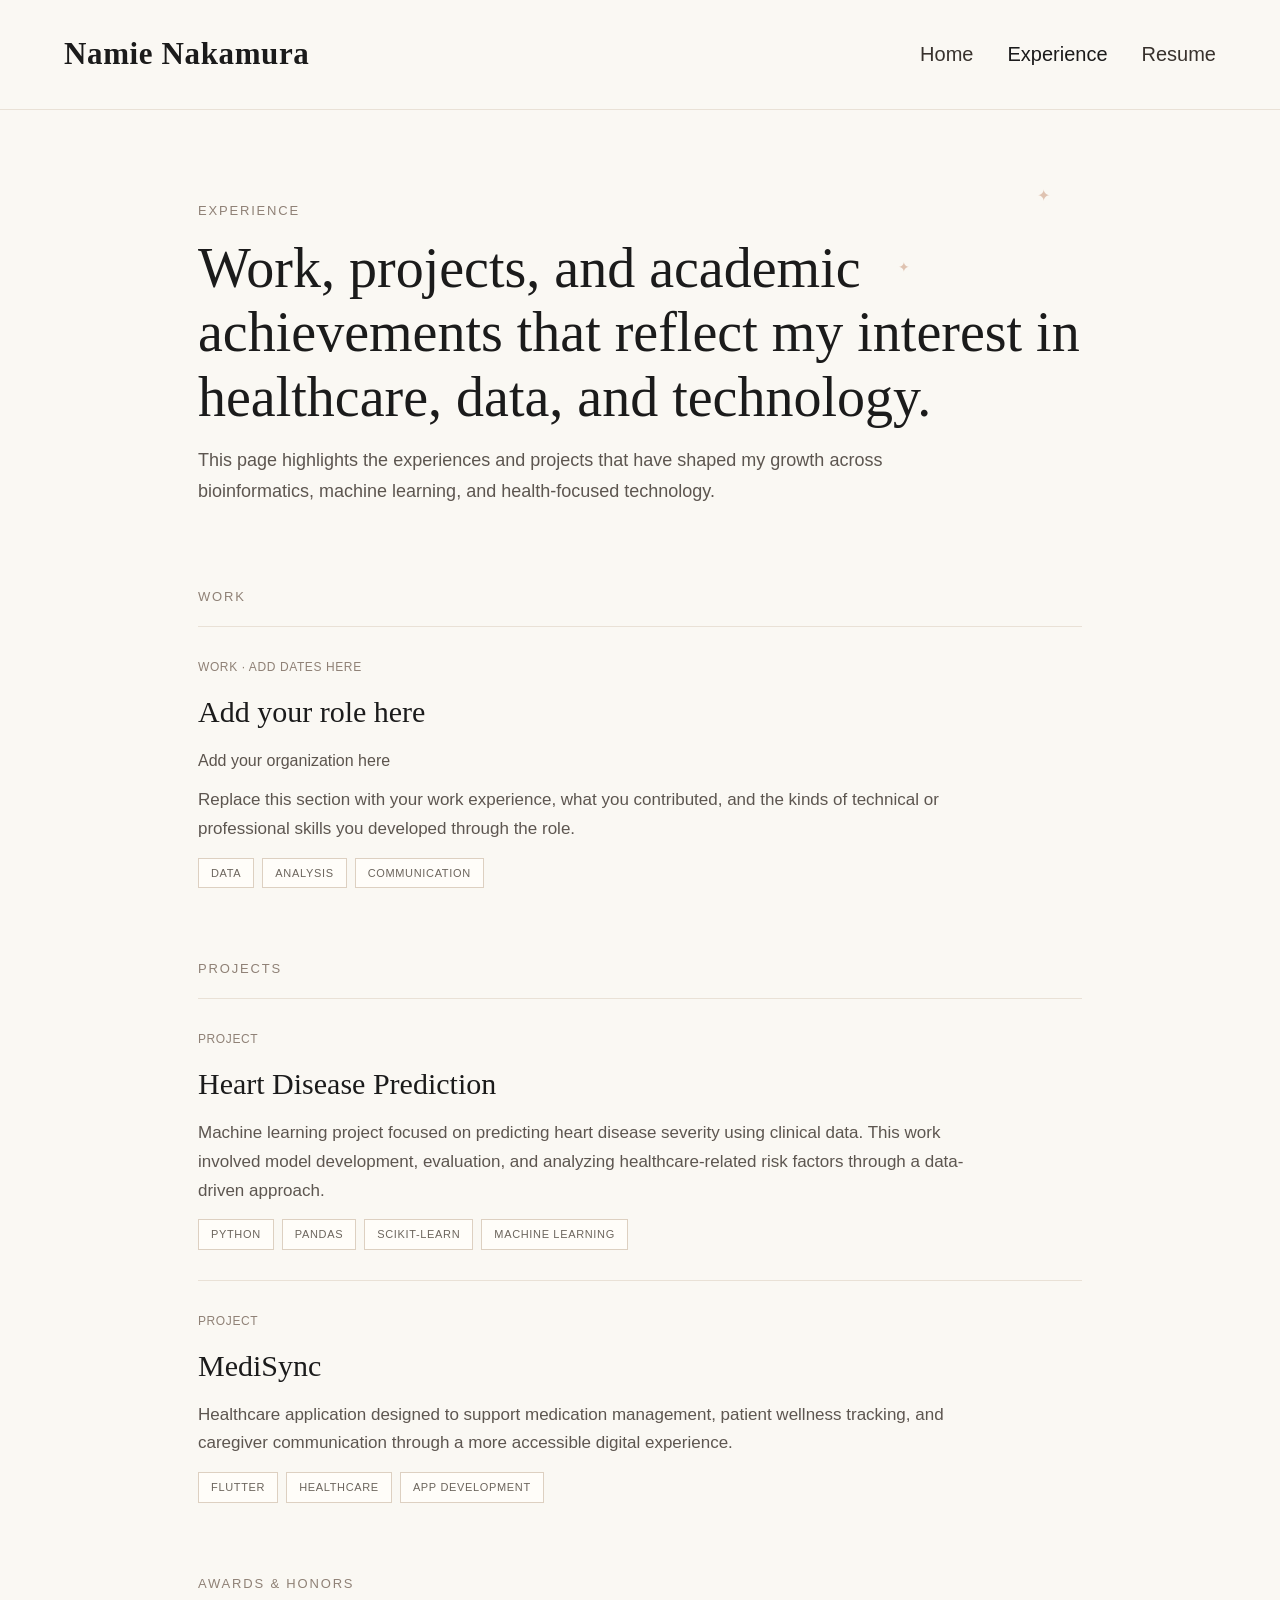
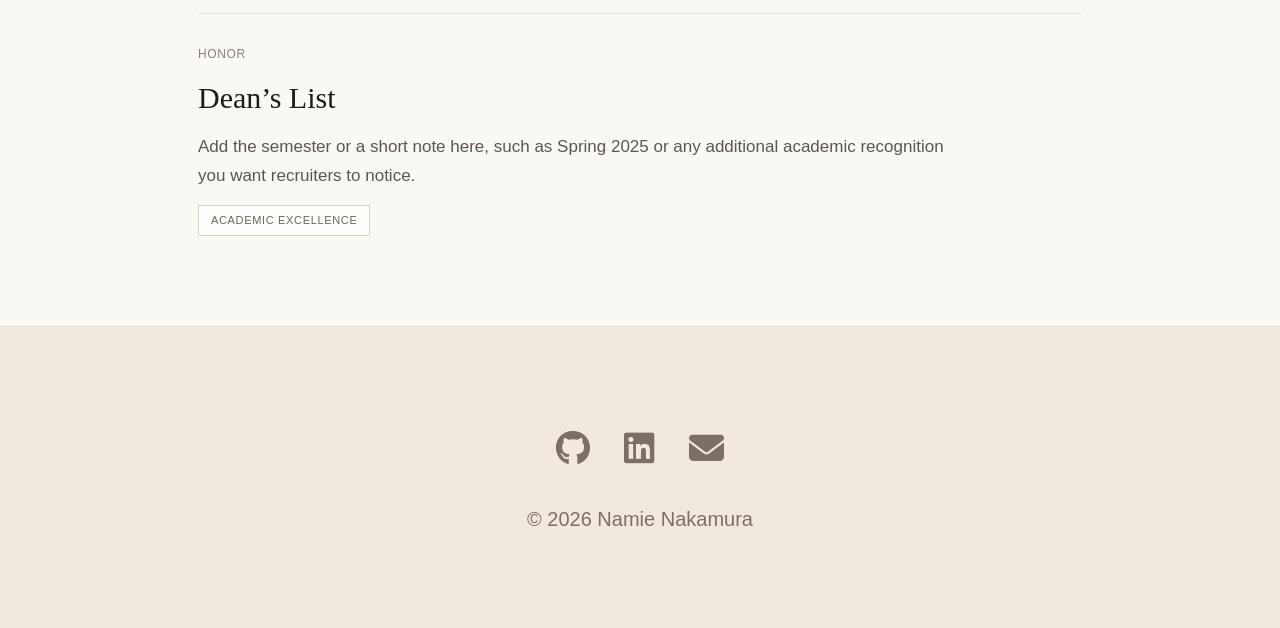
==== experience.html @ 8e7f2c57 "website" ====
<!DOCTYPE html>
<html lang="en">
<head>
  <meta charset="UTF-8" />
  <meta name="viewport" content="width=device-width, initial-scale=1.0" />
  <title>Namie Nakamura | Experience</title>

  <link rel="stylesheet" href="https://cdnjs.cloudflare.com/ajax/libs/font-awesome/6.5.0/css/all.min.css" />

  <style>
    * {
      margin: 0;
      padding: 0;
      box-sizing: border-box;
    }

    body {
      font-family: Georgia, serif;
      background: #faf8f3;
      color: #1b1b1b;
      line-height: 1.7;
    }

    a {
      text-decoration: none;
      color: inherit;
    }

    nav {
      position: sticky;
      top: 0;
      z-index: 100;
      display: flex;
      justify-content: space-between;
      align-items: center;
      padding: 28px 64px;
      border-bottom: 1px solid #e9e1d6;
      background: rgba(250, 248, 243, 0.94);
      backdrop-filter: blur(10px);
    }

    .site-name {
      font-size: 31px;
      font-weight: 700;
      letter-spacing: 0.02em;
    }

    .nav-links {
      list-style: none;
      display: flex;
      gap: 34px;
      font-family: "Helvetica Neue", Arial, sans-serif;
      font-size: 20px;
      color: #38322d;
    }

    .nav-links a {
      transition: color 0.2s ease;
    }

    .nav-links a:hover,
    .nav-links a.active {
      color: #1b1b1b;
    }

    .page-header {
      max-width: 980px;
      margin: 0 auto;
      padding: 90px 48px 40px;
      position: relative;
    }

    .sparkle {
      position: absolute;
      color: #d9b6a1;
      opacity: 0.8;
      pointer-events: none;
      animation: floatSparkle 4.2s ease-in-out infinite;
    }

    .sparkle.one {
      top: 72px;
      right: 80px;
      font-size: 16px;
    }

    .sparkle.two {
      top: 146px;
      right: 220px;
      font-size: 14px;
      animation-delay: 1.3s;
    }

    @keyframes floatSparkle {
      0%, 100% {
        transform: translateY(0px) scale(1);
        opacity: 0.55;
      }
      50% {
        transform: translateY(-10px) scale(1.08);
        opacity: 1;
      }
    }

    .eyebrow {
      font-family: "Helvetica Neue", Arial, sans-serif;
      font-size: 13px;
      text-transform: uppercase;
      letter-spacing: 0.14em;
      color: #8f8176;
      margin-bottom: 14px;
    }

    .page-header h1 {
      font-size: 56px;
      font-weight: 400;
      line-height: 1.15;
      margin-bottom: 16px;
    }

    .page-header p {
      font-family: "Helvetica Neue", Arial, sans-serif;
      font-size: 18px;
      color: #5d5650;
      max-width: 700px;
    }

    .section {
      max-width: 980px;
      margin: 0 auto;
      padding: 0 48px 36px;
    }

    .subsection-title {
      font-family: "Helvetica Neue", Arial, sans-serif;
      font-size: 13px;
      letter-spacing: 0.14em;
      text-transform: uppercase;
      color: #8f8176;
      margin: 40px 0 18px;
    }

    .card {
      border-top: 1px solid #e9e1d6;
      padding: 30px 0;
    }

    .card-meta {
      font-size: 12px;
      font-family: "Helvetica Neue", Arial, sans-serif;
      color: #8f8176;
      margin-bottom: 8px;
      letter-spacing: 0.05em;
      text-transform: uppercase;
    }

    .card h3 {
      font-size: 30px;
      font-weight: 400;
      margin-bottom: 10px;
    }

    .card h4 {
      font-family: "Helvetica Neue", Arial, sans-serif;
      font-size: 16px;
      font-weight: 500;
      color: #5c544d;
      margin-bottom: 12px;
    }

    .card p {
      font-family: "Helvetica Neue", Arial, sans-serif;
      font-size: 17px;
      color: #5d5650;
      margin-bottom: 14px;
      max-width: 770px;
    }

    .tags {
      display: flex;
      flex-wrap: wrap;
      gap: 8px;
      margin-top: 8px;
    }

    .tag {
      font-size: 11px;
      font-family: "Helvetica Neue", Arial, sans-serif;
      letter-spacing: 0.06em;
      padding: 5px 12px;
      border: 1px solid #ddd0c1;
      color: #6c655d;
      background: #fffdf9;
      text-transform: uppercase;
    }

    footer {
      text-align: center;
      padding: 92px 40px;
      border-top: 1px solid #e9e1d6;
      background: #f1e9df;
      font-family: "Helvetica Neue", Arial, sans-serif;
      font-size: 20px;
      color: #7b7066;
      margin-top: 24px;
    }


    .footer-icons {
      display: flex;
      justify-content: center;
      gap: 34px;
      margin-bottom: 24px;
    }

    .footer-icons a {
      font-size: 35px;
      color: #7b7066;
      transition: transform 0.2s ease, color 0.2s ease;
    }

    .footer-icons a:hover {
      color: #1b1b1b;
      transform: translateY(-2px);
    }

    @media (max-width: 920px) {
      nav {
        padding: 24px;
        flex-direction: column;
        gap: 14px;
      }

      .site-name {
        font-size: 26px;
      }

      .page-header {
        padding: 68px 24px 32px;
      }

      .page-header h1 {
        font-size: 42px;
      }

      .section {
        padding: 0 24px 28px;
      }

      .card h3 {
        font-size: 26px;
      }
    }
  </style>
</head>
<body>
  <nav>
    <div class="site-name">Namie Nakamura</div>
    <ul class="nav-links">
      <li><a href="home.html">Home</a></li>
      <li><a href="experience.html" class="active">Experience</a></li>
      <li><a href="resume.html">Resume</a></li>
    </ul>
  </nav>

  <main>
    <section class="page-header">
      <div class="sparkle one">✦</div>
      <div class="sparkle two">✦</div>
      <div class="eyebrow">Experience</div>
      <h1>Work, projects, and academic achievements that reflect my interest in healthcare, data, and technology.</h1>
      <p>This page highlights the experiences and projects that have shaped my growth across bioinformatics, machine learning, and health-focused technology.</p>
    </section>

    <section class="section">
      <div class="subsection-title">Work</div>

      <div class="card">
        <div class="card-meta">Work · Add dates here</div>
        <h3>Add your role here</h3>
        <h4>Add your organization here</h4>
        <p>Replace this section with your work experience, what you contributed, and the kinds of technical or professional skills you developed through the role.</p>
        <div class="tags">
          <span class="tag">Data</span>
          <span class="tag">Analysis</span>
          <span class="tag">Communication</span>
        </div>
      </div>

      <div class="subsection-title">Projects</div>

      <div class="card">
        <div class="card-meta">Project</div>
        <h3>Heart Disease Prediction</h3>
        <p>Machine learning project focused on predicting heart disease severity using clinical data. This work involved model development, evaluation, and analyzing healthcare-related risk factors through a data-driven approach.</p>
        <div class="tags">
          <span class="tag">Python</span>
          <span class="tag">Pandas</span>
          <span class="tag">scikit-learn</span>
          <span class="tag">Machine Learning</span>
        </div>
      </div>

      <div class="card">
        <div class="card-meta">Project</div>
        <h3>MediSync</h3>
        <p>Healthcare application designed to support medication management, patient wellness tracking, and caregiver communication through a more accessible digital experience.</p>
        <div class="tags">
          <span class="tag">Flutter</span>
          <span class="tag">Healthcare</span>
          <span class="tag">App Development</span>
        </div>
      </div>

      <div class="subsection-title">Awards &amp; Honors</div>

      <div class="card">
        <div class="card-meta">Honor</div>
        <h3>Dean’s List</h3>
        <p>Add the semester or a short note here, such as Spring 2025 or any additional academic recognition you want recruiters to notice.</p>
        <div class="tags">
          <span class="tag">Academic Excellence</span>
        </div>
      </div>
    </section>
  </main>

  <footer>
    <div class="footer-icons">
      <a href="https://github.com/NakamuraNamie" target="_blank" title="GitHub">
        <i class="fa-brands fa-github"></i>
      </a>
      <a href="https://www.linkedin.com/in/namienakamura" target="_blank" title="LinkedIn">
        <i class="fa-brands fa-linkedin"></i>
      </a>
      <a href="nnkmr1126@gmail.com" title="Email">
        <i class="fa-solid fa-envelope"></i>
      </a>
    </div>
    <p>© 2026 Namie Nakamura</p>
  </footer>
</body>
</html>
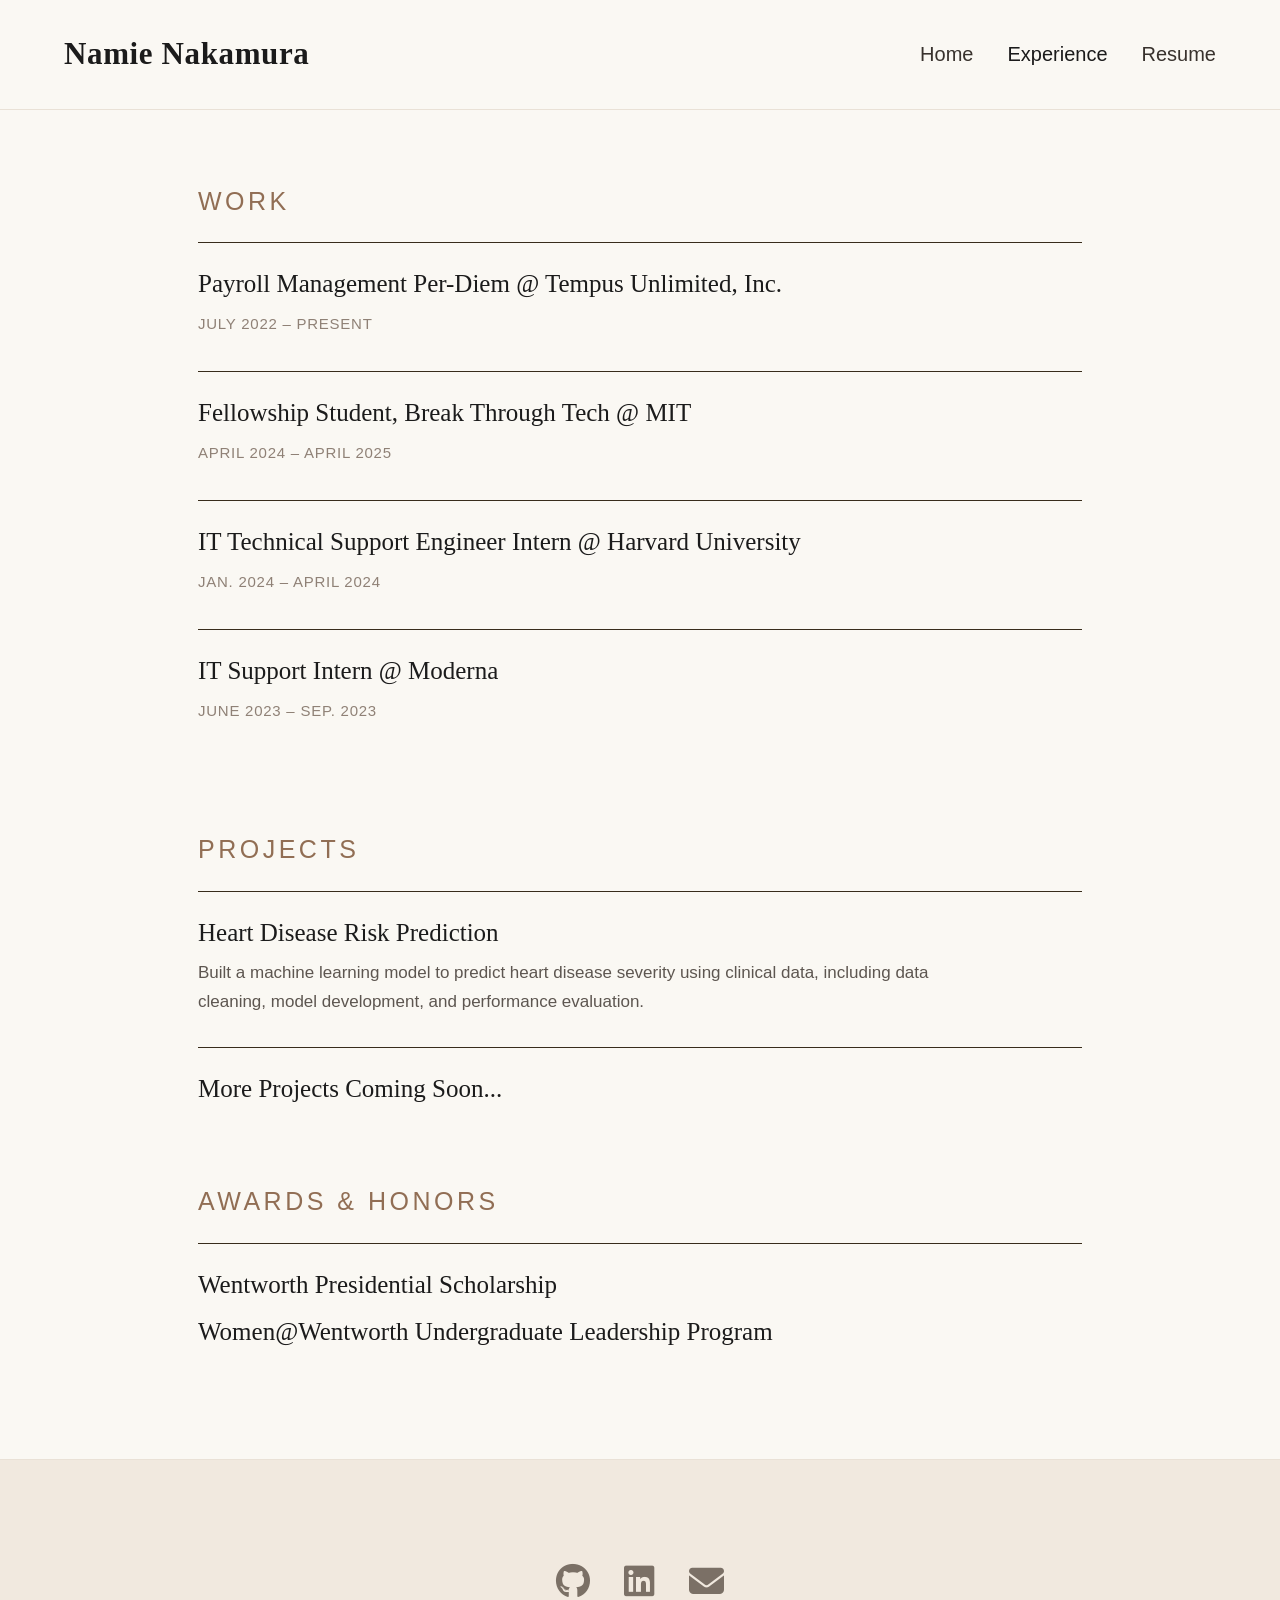
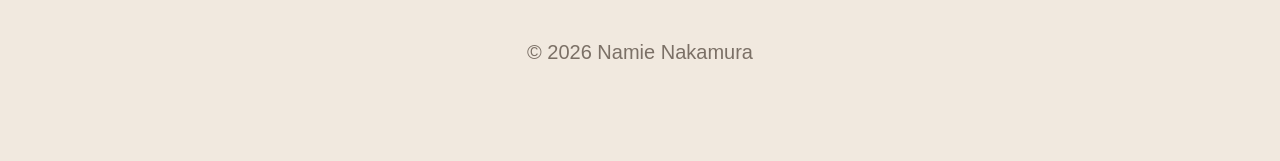
==== commit 20fc0d9e: "website" ====
--- a/experience.html
+++ b/experience.html
@@ -63,68 +63,6 @@
       color: #1b1b1b;
     }
 
-    .page-header {
-      max-width: 980px;
-      margin: 0 auto;
-      padding: 90px 48px 40px;
-      position: relative;
-    }
-
-    .sparkle {
-      position: absolute;
-      color: #d9b6a1;
-      opacity: 0.8;
-      pointer-events: none;
-      animation: floatSparkle 4.2s ease-in-out infinite;
-    }
-
-    .sparkle.one {
-      top: 72px;
-      right: 80px;
-      font-size: 16px;
-    }
-
-    .sparkle.two {
-      top: 146px;
-      right: 220px;
-      font-size: 14px;
-      animation-delay: 1.3s;
-    }
-
-    @keyframes floatSparkle {
-      0%, 100% {
-        transform: translateY(0px) scale(1);
-        opacity: 0.55;
-      }
-      50% {
-        transform: translateY(-10px) scale(1.08);
-        opacity: 1;
-      }
-    }
-
-    .eyebrow {
-      font-family: "Helvetica Neue", Arial, sans-serif;
-      font-size: 13px;
-      text-transform: uppercase;
-      letter-spacing: 0.14em;
-      color: #8f8176;
-      margin-bottom: 14px;
-    }
-
-    .page-header h1 {
-      font-size: 56px;
-      font-weight: 400;
-      line-height: 1.15;
-      margin-bottom: 16px;
-    }
-
-    .page-header p {
-      font-family: "Helvetica Neue", Arial, sans-serif;
-      font-size: 18px;
-      color: #5d5650;
-      max-width: 700px;
-    }
-
     .section {
       max-width: 980px;
       margin: 0 auto;
@@ -133,65 +71,39 @@
 
     .subsection-title {
       font-family: "Helvetica Neue", Arial, sans-serif;
-      font-size: 13px;
+      font-size: 25px;
       letter-spacing: 0.14em;
       text-transform: uppercase;
+      color: #916e54;
+      margin: 70px 0 20px;
+    }
+
+    .card {
+      border-top: 1px solid #382c1b;
+      padding: 20px 0;
+    }
+
+    .card-meta {
+      font-size: 15px;
+      font-family: "Helvetica Neue", Arial, sans-serif;
       color: #8f8176;
-      margin: 40px 0 18px;
-    }
-
-    .card {
-      border-top: 1px solid #e9e1d6;
-      padding: 30px 0;
-    }
-
-    .card-meta {
-      font-size: 12px;
-      font-family: "Helvetica Neue", Arial, sans-serif;
-      color: #8f8176;
-      margin-bottom: 8px;
+      margin-bottom: 15px;
       letter-spacing: 0.05em;
       text-transform: uppercase;
     }
 
     .card h3 {
-      font-size: 30px;
+      font-size: 25px;
       font-weight: 400;
-      margin-bottom: 10px;
-    }
-
-    .card h4 {
-      font-family: "Helvetica Neue", Arial, sans-serif;
-      font-size: 16px;
-      font-weight: 500;
-      color: #5c544d;
-      margin-bottom: 12px;
+      margin-bottom: 5px;
     }
 
     .card p {
       font-family: "Helvetica Neue", Arial, sans-serif;
       font-size: 17px;
       color: #5d5650;
-      margin-bottom: 14px;
+      margin-bottom: 10px;
       max-width: 770px;
-    }
-
-    .tags {
-      display: flex;
-      flex-wrap: wrap;
-      gap: 8px;
-      margin-top: 8px;
-    }
-
-    .tag {
-      font-size: 11px;
-      font-family: "Helvetica Neue", Arial, sans-serif;
-      letter-spacing: 0.06em;
-      padding: 5px 12px;
-      border: 1px solid #ddd0c1;
-      color: #6c655d;
-      background: #fffdf9;
-      text-transform: uppercase;
     }
 
     footer {
@@ -264,63 +176,47 @@
   </nav>
 
   <main>
-    <section class="page-header">
-      <div class="sparkle one">✦</div>
-      <div class="sparkle two">✦</div>
-      <div class="eyebrow">Experience</div>
-      <h1>Work, projects, and academic achievements that reflect my interest in healthcare, data, and technology.</h1>
-      <p>This page highlights the experiences and projects that have shaped my growth across bioinformatics, machine learning, and health-focused technology.</p>
-    </section>
 
     <section class="section">
       <div class="subsection-title">Work</div>
 
+        <div class="card">
+        <h3>Payroll Management Per-Diem @ Tempus Unlimited, Inc.</h3>
+        <div class="card-meta">July 2022 – Present</div>
+        </div>
+
+        <div class="card">
+        <h3>Fellowship Student, Break Through Tech @ MIT</h3>
+        <div class="card-meta">April 2024 – April 2025</div>
+        </div>
+
+        <div class="card">
+        <h3>IT Technical Support Engineer Intern @ Harvard University</h3>
+        <div class="card-meta">Jan. 2024 – April 2024</div>
+        </div>
+
+        <div class="card">
+        <h3>IT Support Intern @ Moderna</h3>
+        <div class="card-meta">June 2023 – Sep. 2023</div>
+        </div>
+
+        <div class="subsection-title">Projects</div>
+
+
       <div class="card">
-        <div class="card-meta">Work · Add dates here</div>
-        <h3>Add your role here</h3>
-        <h4>Add your organization here</h4>
-        <p>Replace this section with your work experience, what you contributed, and the kinds of technical or professional skills you developed through the role.</p>
-        <div class="tags">
-          <span class="tag">Data</span>
-          <span class="tag">Analysis</span>
-          <span class="tag">Communication</span>
-        </div>
-      </div>
-
-      <div class="subsection-title">Projects</div>
+        <h3>Heart Disease Risk Prediction</h3>
+        <p>Built a machine learning model to predict heart disease severity using clinical data, including data cleaning, model development, and performance evaluation.</p>
+
+        </div>
 
       <div class="card">
-        <div class="card-meta">Project</div>
-        <h3>Heart Disease Prediction</h3>
-        <p>Machine learning project focused on predicting heart disease severity using clinical data. This work involved model development, evaluation, and analyzing healthcare-related risk factors through a data-driven approach.</p>
-        <div class="tags">
-          <span class="tag">Python</span>
-          <span class="tag">Pandas</span>
-          <span class="tag">scikit-learn</span>
-          <span class="tag">Machine Learning</span>
-        </div>
-      </div>
+        <h3>More Projects Coming Soon...</h3>
+        
+      <div class="subsection-title">Awards &amp; Honors</div>
 
       <div class="card">
-        <div class="card-meta">Project</div>
-        <h3>MediSync</h3>
-        <p>Healthcare application designed to support medication management, patient wellness tracking, and caregiver communication through a more accessible digital experience.</p>
-        <div class="tags">
-          <span class="tag">Flutter</span>
-          <span class="tag">Healthcare</span>
-          <span class="tag">App Development</span>
-        </div>
-      </div>
-
-      <div class="subsection-title">Awards &amp; Honors</div>
-
-      <div class="card">
-        <div class="card-meta">Honor</div>
-        <h3>Dean’s List</h3>
-        <p>Add the semester or a short note here, such as Spring 2025 or any additional academic recognition you want recruiters to notice.</p>
-        <div class="tags">
-          <span class="tag">Academic Excellence</span>
-        </div>
+        <h3>Wentworth Presidential Scholarship</h3>
+        <h3>Women@Wentworth Undergraduate Leadership Program</h3>
       </div>
     </section>
   </main>
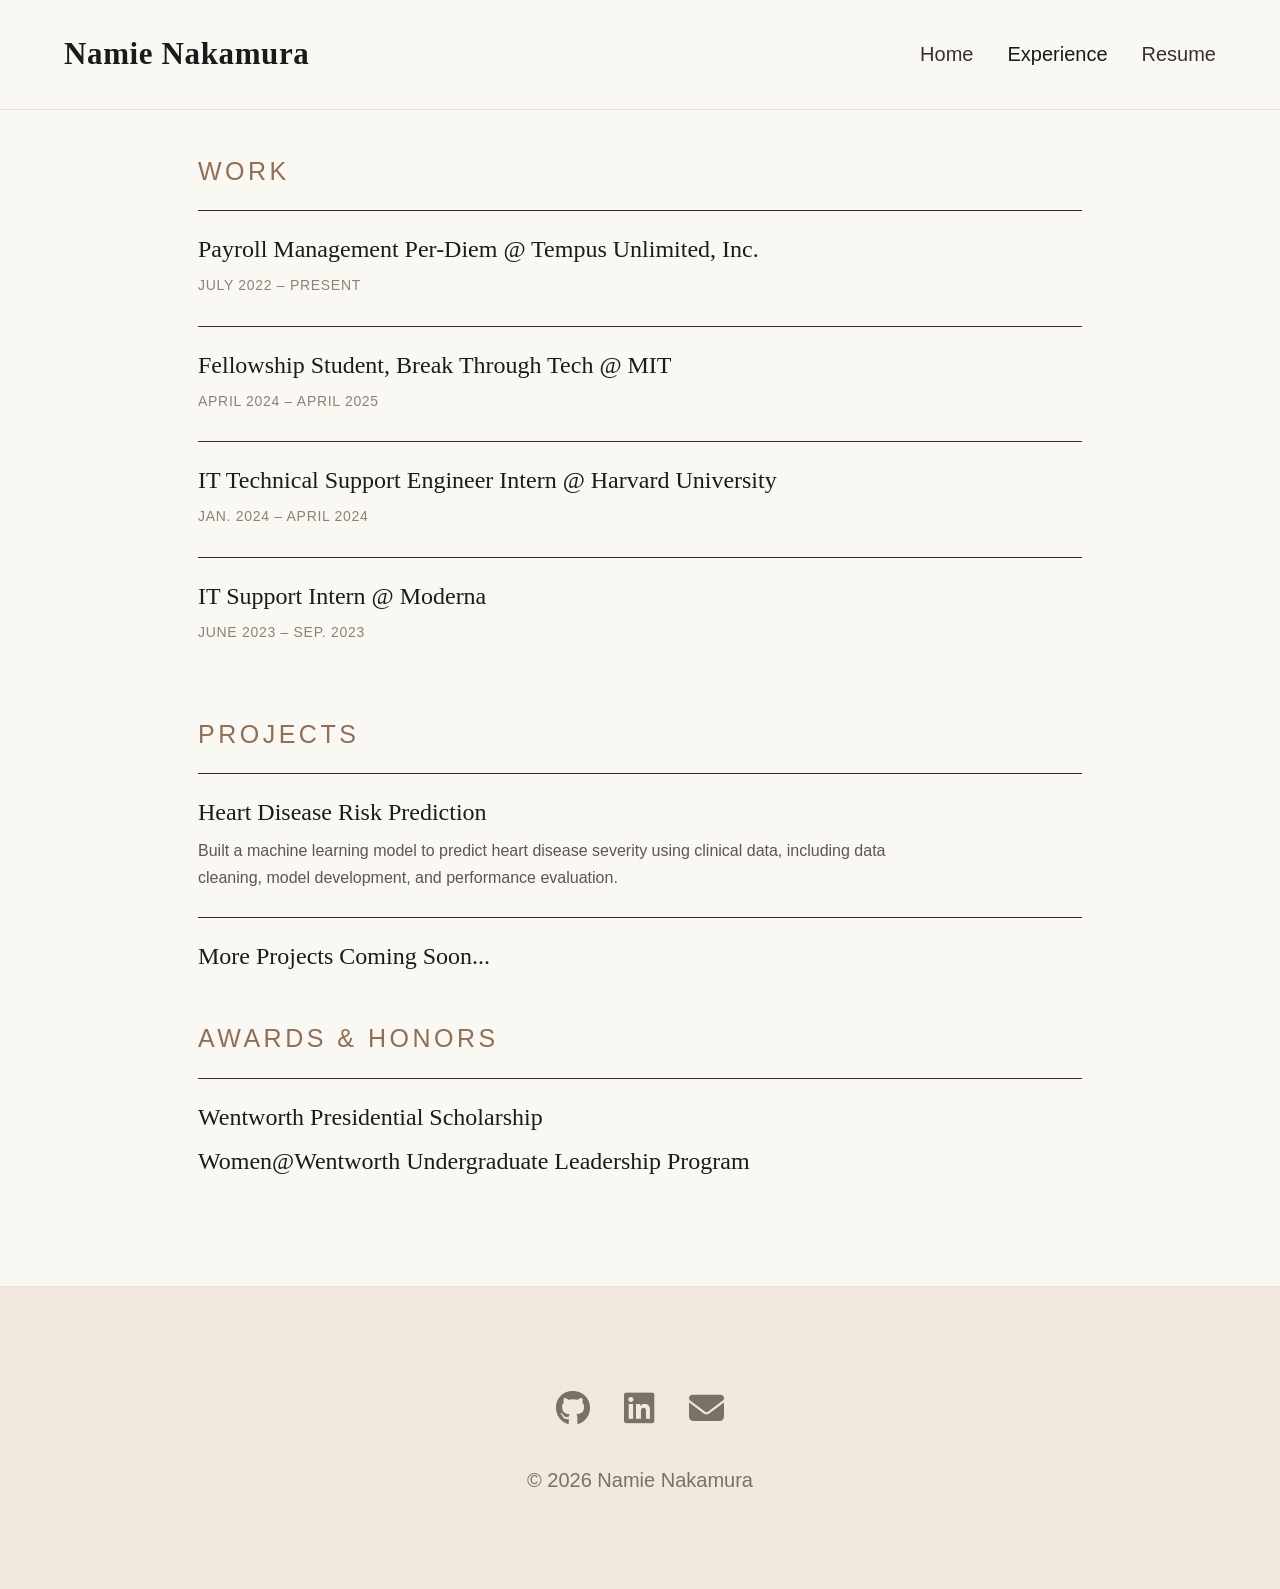
==== commit 7298731e: "added css instead of keeping it in html" ====
--- a/experience.html
+++ b/experience.html
@@ -6,172 +6,17 @@
   <title>Namie Nakamura | Experience</title>
 
   <link rel="stylesheet" href="https://cdnjs.cloudflare.com/ajax/libs/font-awesome/6.5.0/css/all.min.css" />
+  <link rel="stylesheet" href="styles.css">
+  <link rel="stylesheet" href="experience.css">
 
-  <style>
-    * {
-      margin: 0;
-      padding: 0;
-      box-sizing: border-box;
-    }
-
-    body {
-      font-family: Georgia, serif;
-      background: #faf8f3;
-      color: #1b1b1b;
-      line-height: 1.7;
-    }
-
-    a {
-      text-decoration: none;
-      color: inherit;
-    }
-
-    nav {
-      position: sticky;
-      top: 0;
-      z-index: 100;
-      display: flex;
-      justify-content: space-between;
-      align-items: center;
-      padding: 28px 64px;
-      border-bottom: 1px solid #e9e1d6;
-      background: rgba(250, 248, 243, 0.94);
-      backdrop-filter: blur(10px);
-    }
-
-    .site-name {
-      font-size: 31px;
-      font-weight: 700;
-      letter-spacing: 0.02em;
-    }
-
-    .nav-links {
-      list-style: none;
-      display: flex;
-      gap: 34px;
-      font-family: "Helvetica Neue", Arial, sans-serif;
-      font-size: 20px;
-      color: #38322d;
-    }
-
-    .nav-links a {
-      transition: color 0.2s ease;
-    }
-
-    .nav-links a:hover,
-    .nav-links a.active {
-      color: #1b1b1b;
-    }
-
-    .section {
-      max-width: 980px;
-      margin: 0 auto;
-      padding: 0 48px 36px;
-    }
-
-    .subsection-title {
-      font-family: "Helvetica Neue", Arial, sans-serif;
-      font-size: 25px;
-      letter-spacing: 0.14em;
-      text-transform: uppercase;
-      color: #916e54;
-      margin: 70px 0 20px;
-    }
-
-    .card {
-      border-top: 1px solid #382c1b;
-      padding: 20px 0;
-    }
-
-    .card-meta {
-      font-size: 15px;
-      font-family: "Helvetica Neue", Arial, sans-serif;
-      color: #8f8176;
-      margin-bottom: 15px;
-      letter-spacing: 0.05em;
-      text-transform: uppercase;
-    }
-
-    .card h3 {
-      font-size: 25px;
-      font-weight: 400;
-      margin-bottom: 5px;
-    }
-
-    .card p {
-      font-family: "Helvetica Neue", Arial, sans-serif;
-      font-size: 17px;
-      color: #5d5650;
-      margin-bottom: 10px;
-      max-width: 770px;
-    }
-
-    footer {
-      text-align: center;
-      padding: 92px 40px;
-      border-top: 1px solid #e9e1d6;
-      background: #f1e9df;
-      font-family: "Helvetica Neue", Arial, sans-serif;
-      font-size: 20px;
-      color: #7b7066;
-      margin-top: 24px;
-    }
-
-
-    .footer-icons {
-      display: flex;
-      justify-content: center;
-      gap: 34px;
-      margin-bottom: 24px;
-    }
-
-    .footer-icons a {
-      font-size: 35px;
-      color: #7b7066;
-      transition: transform 0.2s ease, color 0.2s ease;
-    }
-
-    .footer-icons a:hover {
-      color: #1b1b1b;
-      transform: translateY(-2px);
-    }
-
-    @media (max-width: 920px) {
-      nav {
-        padding: 24px;
-        flex-direction: column;
-        gap: 14px;
-      }
-
-      .site-name {
-        font-size: 26px;
-      }
-
-      .page-header {
-        padding: 68px 24px 32px;
-      }
-
-      .page-header h1 {
-        font-size: 42px;
-      }
-
-      .section {
-        padding: 0 24px 28px;
-      }
-
-      .card h3 {
-        font-size: 26px;
-      }
-    }
-  </style>
 </head>
 <body>
   <nav>
     <div class="site-name">Namie Nakamura</div>
     <ul class="nav-links">
-      <li><a href="home.html">Home</a></li>
-      <li><a href="experience.html" class="active">Experience</a></li>
-      <li><a href="resume.html">Resume</a></li>
+      <li><a href="/">Home</a></li>
+      <li><a href="/experience.html" class="active">Experience</a></li>
+      <li><a href="/resume.html">Resume</a></li>
     </ul>
   </nav>
 
--- a/styles.css
+++ b/styles.css
@@ -0,0 +1,189 @@
+/* RESET + GLOBAL */
+* {
+  margin: 0;
+  padding: 0;
+  box-sizing: border-box;
+}
+
+html {
+  scroll-behavior: smooth;
+}
+
+body {
+  font-family: Georgia, serif;
+  background: #faf8f3;
+  color: #1b1b1b;
+  line-height: 1.7;
+}
+
+a {
+  text-decoration: none;
+  color: inherit;
+}
+
+/* NAVBAR */
+nav {
+  position: sticky;
+  top: 0;
+  z-index: 100;
+  display: flex;
+  justify-content: space-between;
+  align-items: center;
+  padding: 28px 64px;
+  border-bottom: 1px solid #e9e1d6;
+  background: rgba(250, 248, 243, 0.94);
+  backdrop-filter: blur(10px);
+}
+
+.site-name {
+  font-size: 31px;
+  font-weight: 700;
+  letter-spacing: 0.02em;
+}
+
+.nav-links {
+  list-style: none;
+  display: flex;
+  gap: 34px;
+  font-family: "Helvetica Neue", Arial, sans-serif;
+  font-size: 20px;
+  color: #38322d;
+}
+
+.nav-links a {
+  transition: color 0.2s ease;
+}
+
+.nav-links a:hover,
+.nav-links a.active {
+  color: #1b1b1b;
+}
+
+/* GENERAL LAYOUT */
+.section {
+  max-width: 980px;
+  margin: 0 auto;
+  padding: 0 48px 60px;
+}
+
+/* EXPERIENCE PAGE */
+.subsection-title {
+  font-family: "Helvetica Neue", Arial, sans-serif;
+  font-size: 25px;
+  letter-spacing: 0.14em;
+  text-transform: uppercase;
+  color: #916e54;
+  margin: 50px 0 20px; /* reduced spacing */
+}
+
+.card {
+  border-top: 1px solid #382c1b;
+  padding: 20px 0;
+}
+
+.card-meta {
+  font-size: 15px;
+  font-family: "Helvetica Neue", Arial, sans-serif;
+  color: #8f8176;
+  margin-bottom: 15px;
+  letter-spacing: 0.05em;
+  text-transform: uppercase;
+}
+
+.card h3 {
+  font-size: 25px;
+  font-weight: 400;
+  margin-bottom: 5px;
+}
+
+.card p {
+  font-family: "Helvetica Neue", Arial, sans-serif;
+  font-size: 17px;
+  color: #5d5650;
+  margin-bottom: 10px;
+  max-width: 770px;
+}
+
+/* RESUME PAGE */
+.container {
+  max-width: 1000px;
+  margin: 0 auto;
+  padding: 80px 40px;
+  text-align: center;
+}
+
+.title {
+  font-size: 52px;
+  margin-bottom: 20px;
+}
+
+.pdf-viewer {
+  width: 100%;
+  height: 950px;
+  border: 1px solid #e9e1d6;
+  border-radius: 8px;
+  overflow: hidden;
+}
+
+/* FOOTER */
+footer {
+  text-align: center;
+  padding: 92px 40px;
+  border-top: 1px solid #e9e1d6;
+  background: #f1e9df;
+  font-family: "Helvetica Neue", Arial, sans-serif;
+  font-size: 20px;
+  color: #7b7066;
+  margin-top: 24px;
+}
+
+.footer-icons {
+  display: flex;
+  justify-content: center;
+  gap: 34px;
+  margin-bottom: 24px;
+}
+
+.footer-icons a {
+  font-size: 35px;
+  color: #7b7066;
+  transition: transform 0.2s ease, color 0.2s ease;
+}
+
+.footer-icons a:hover {
+  color: #1b1b1b;
+  transform: translateY(-2px);
+}
+
+/* MOBILE */
+@media (max-width: 768px) {
+  nav {
+    padding: 20px;
+    flex-direction: column;
+    gap: 14px;
+  }
+
+  .site-name {
+    font-size: 26px;
+  }
+
+  .section {
+    padding: 0 20px 40px;
+  }
+
+  .subsection-title {
+    margin: 30px 0 16px;
+  }
+
+  .container {
+    padding: 50px 20px;
+  }
+
+  .title {
+    font-size: 36px;
+  }
+
+  .pdf-viewer {
+    height: 500px;
+  }
+}
--- a/experience.css
+++ b/experience.css
@@ -0,0 +1,65 @@
+/* EXPERIENCE PAGE */
+
+/* SECTION SPACING */
+.section {
+  padding-bottom: 40px;
+}
+
+/* SECTION TITLES */
+.subsection-title {
+  font-family: "Helvetica Neue", Arial, sans-serif;
+  font-size: 25px;
+  letter-spacing: 0.14em;
+  text-transform: uppercase;
+  color: #916e54;
+  margin: 40px 0 18px;
+}
+
+/* CARDS */
+.card {
+  border-top: 1px solid #382c1b;
+  padding: 18px 0;
+}
+
+.card-meta {
+  font-size: 14px;
+  font-family: "Helvetica Neue", Arial, sans-serif;
+  color: #8f8176;
+  margin-bottom: 10px;
+  letter-spacing: 0.05em;
+  text-transform: uppercase;
+}
+
+.card h3 {
+  font-size: 24px;
+  font-weight: 400;
+  margin-bottom: 4px;
+}
+
+.card p {
+  font-family: "Helvetica Neue", Arial, sans-serif;
+  font-size: 16px;
+  color: #5d5650;
+  margin-bottom: 8px;
+  max-width: 750px;
+}
+
+/* MOBILE */
+@media (max-width: 768px) {
+  .subsection-title {
+    font-size: 18px;
+    margin: 25px 0 12px;
+  }
+
+  .card h3 {
+    font-size: 20px;
+  }
+
+  .card-meta {
+    font-size: 12px;
+  }
+
+  .card p {
+    font-size: 15px;
+  }
+}
